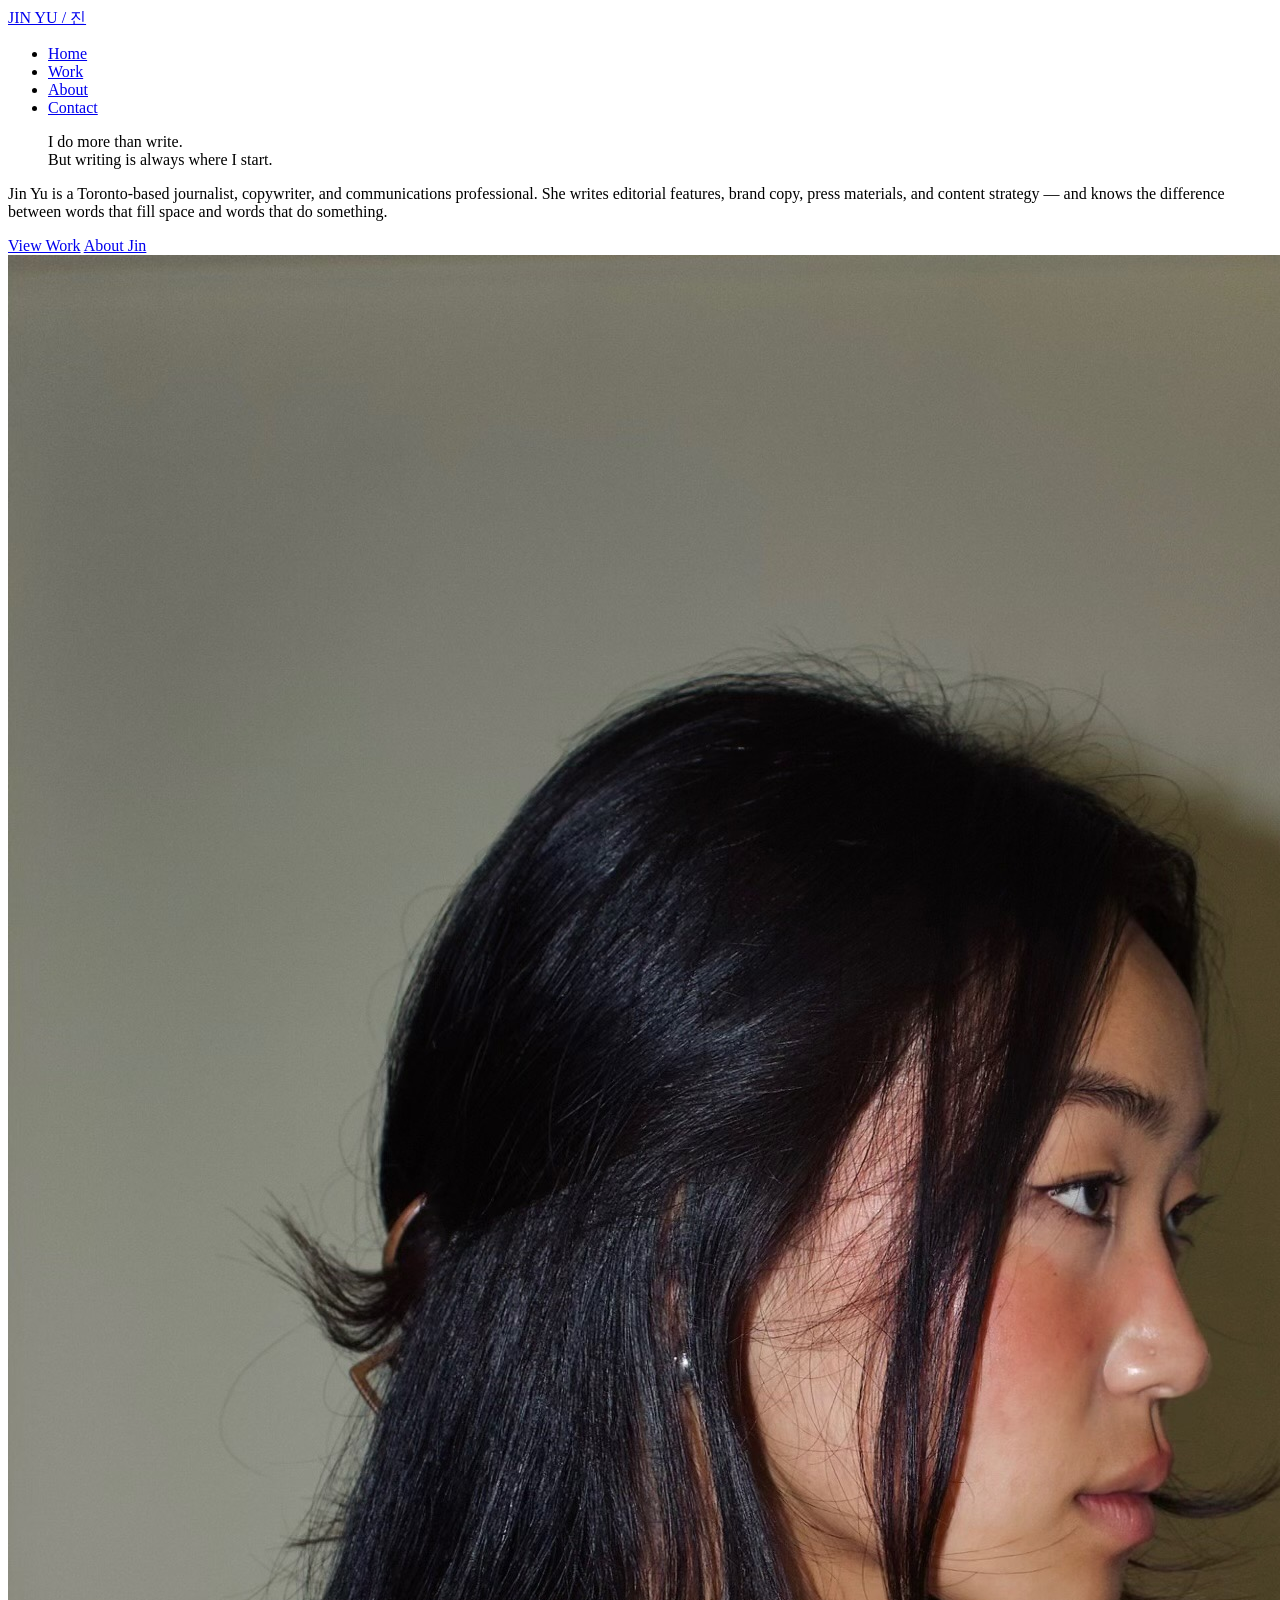
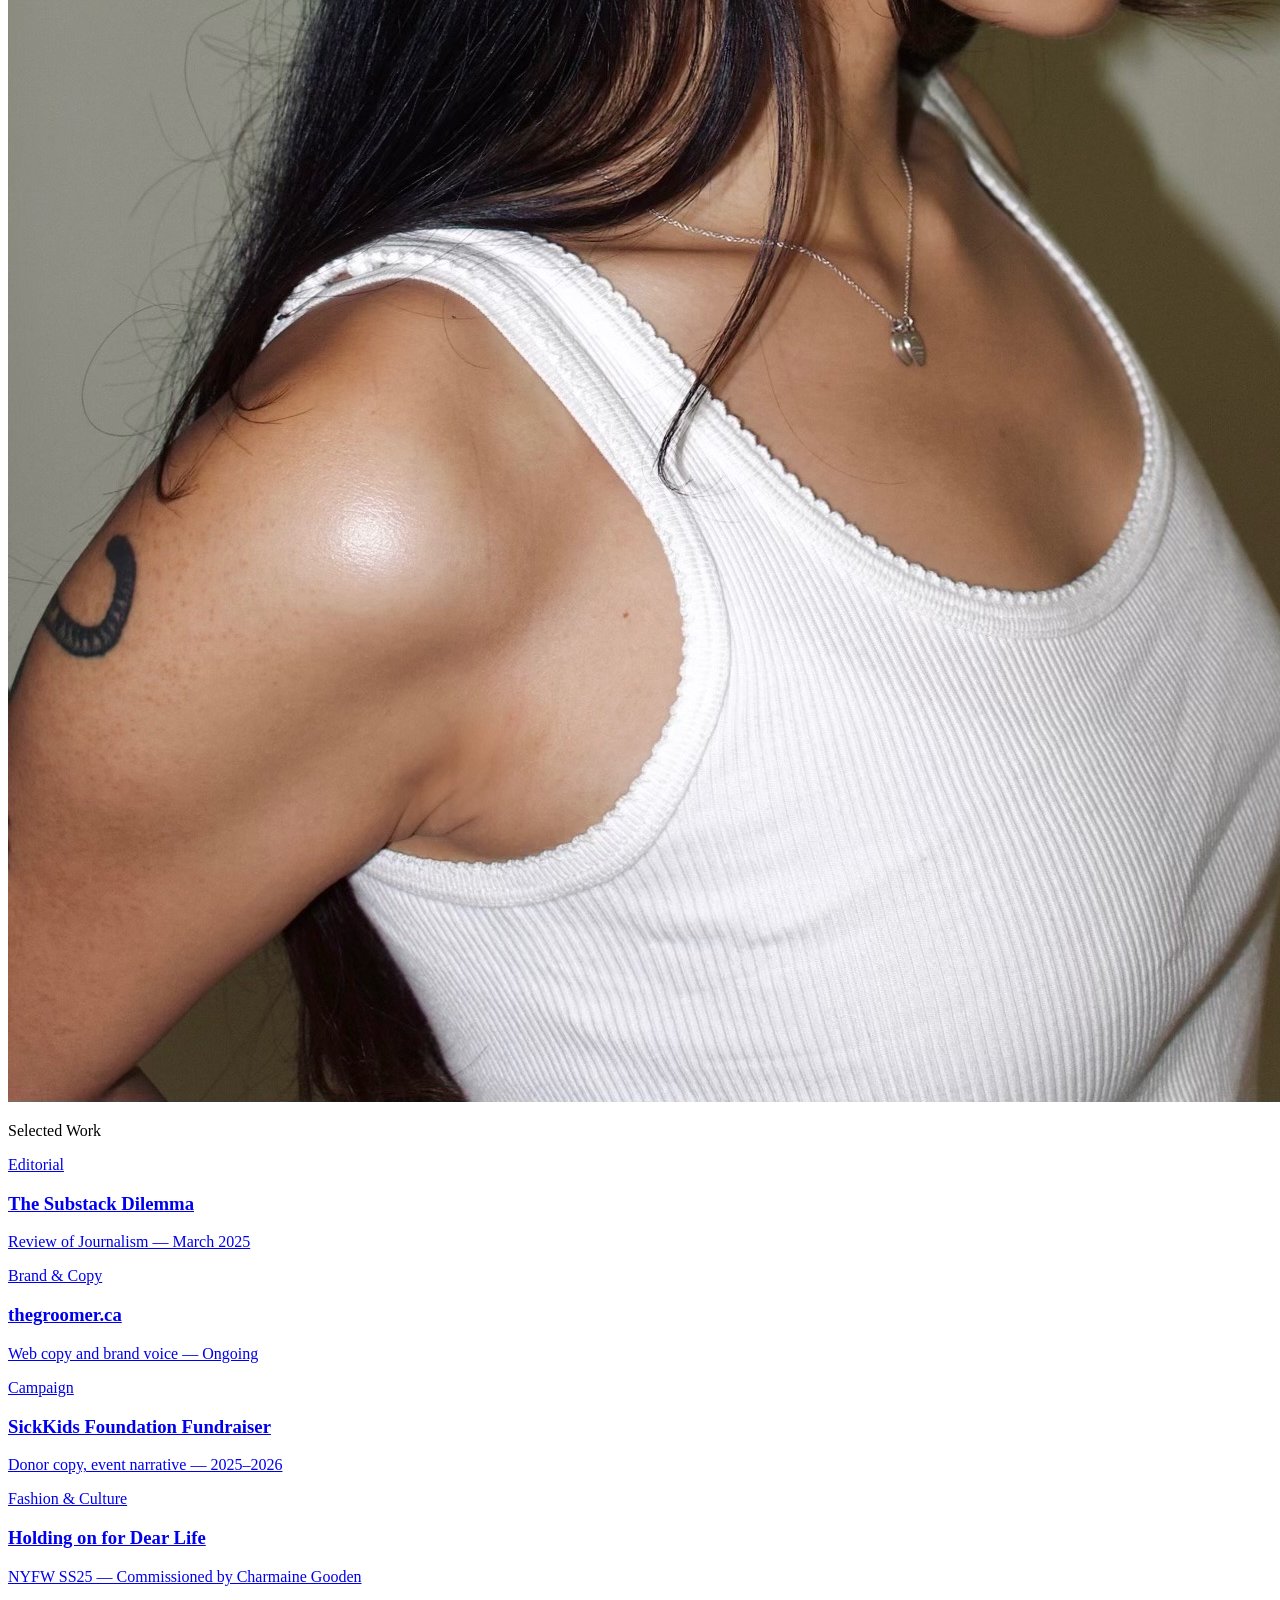
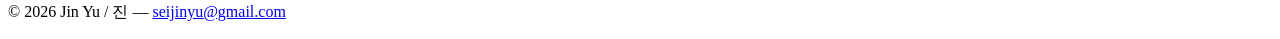
==== index.html @ 61552da5 "v1" ====
<!DOCTYPE html>
<html lang="en">
<head>
  <meta charset="UTF-8" />
  <meta name="viewport" content="width=device-width, initial-scale=1.0" />
  <title>Jin Yu / 진 — Portfolio</title>
  <link rel="stylesheet" href="css/style.css" />
</head>
<body>

  <nav>
    <a href="index.html" class="nav-logo">JIN YU / 진</a>
    <ul>
      <li><a href="index.html" class="active">Home</a></li>
      <li><a href="work.html">Work</a></li>
      <li><a href="about.html">About</a></li>
      <li><a href="contact.html">Contact</a></li>
    </ul>
  </nav>

  <section class="hero">
    <div class="hero-text">
      <blockquote class="hero-pull">I do more than write.<br>But writing is always where I start.</blockquote>
      <p class="hero-sub">Jin Yu is a Toronto-based journalist, copywriter, and communications professional. She writes editorial features, brand copy, press materials, and content strategy — and knows the difference between words that fill space and words that do something.</p>
      <div class="hero-cta">
        <a href="work.html" class="btn-primary">View Work</a>
        <a href="about.html" class="btn-secondary">About Jin</a>
      </div>
    </div>
    <div class="hero-image">
      <img src="jin.jpg" alt="Jin Yu" />
    </div>
  </section>

  <section class="featured">
    <p class="section-label">Selected Work</p>
    <div class="work-grid">

      <a href="work.html#editorial" class="work-card">
        <span class="card-type">Editorial</span>
        <h3>The Substack Dilemma</h3>
        <p>Review of Journalism — March 2025</p>
      </a>

      <a href="work.html#brand" class="work-card">
        <span class="card-type">Brand & Copy</span>
        <h3>thegroomer.ca</h3>
        <p>Web copy and brand voice — Ongoing</p>
      </a>

      <a href="work.html#campaign" class="work-card">
        <span class="card-type">Campaign</span>
        <h3>SickKids Foundation Fundraiser</h3>
        <p>Donor copy, event narrative — 2025–2026</p>
      </a>

      <a href="work.html#fashion" class="work-card">
        <span class="card-type">Fashion & Culture</span>
        <h3>Holding on for Dear Life</h3>
        <p>NYFW SS25 — Commissioned by Charmaine Gooden</p>
      </a>

    </div>
  </section>

  <footer>
    <p>© 2026 Jin Yu / 진 — <a href="mailto:seijinyu@gmail.com">seijinyu@gmail.com</a></p>
  </footer>

  <script src="js/main.js"></script>
</body>
</html>
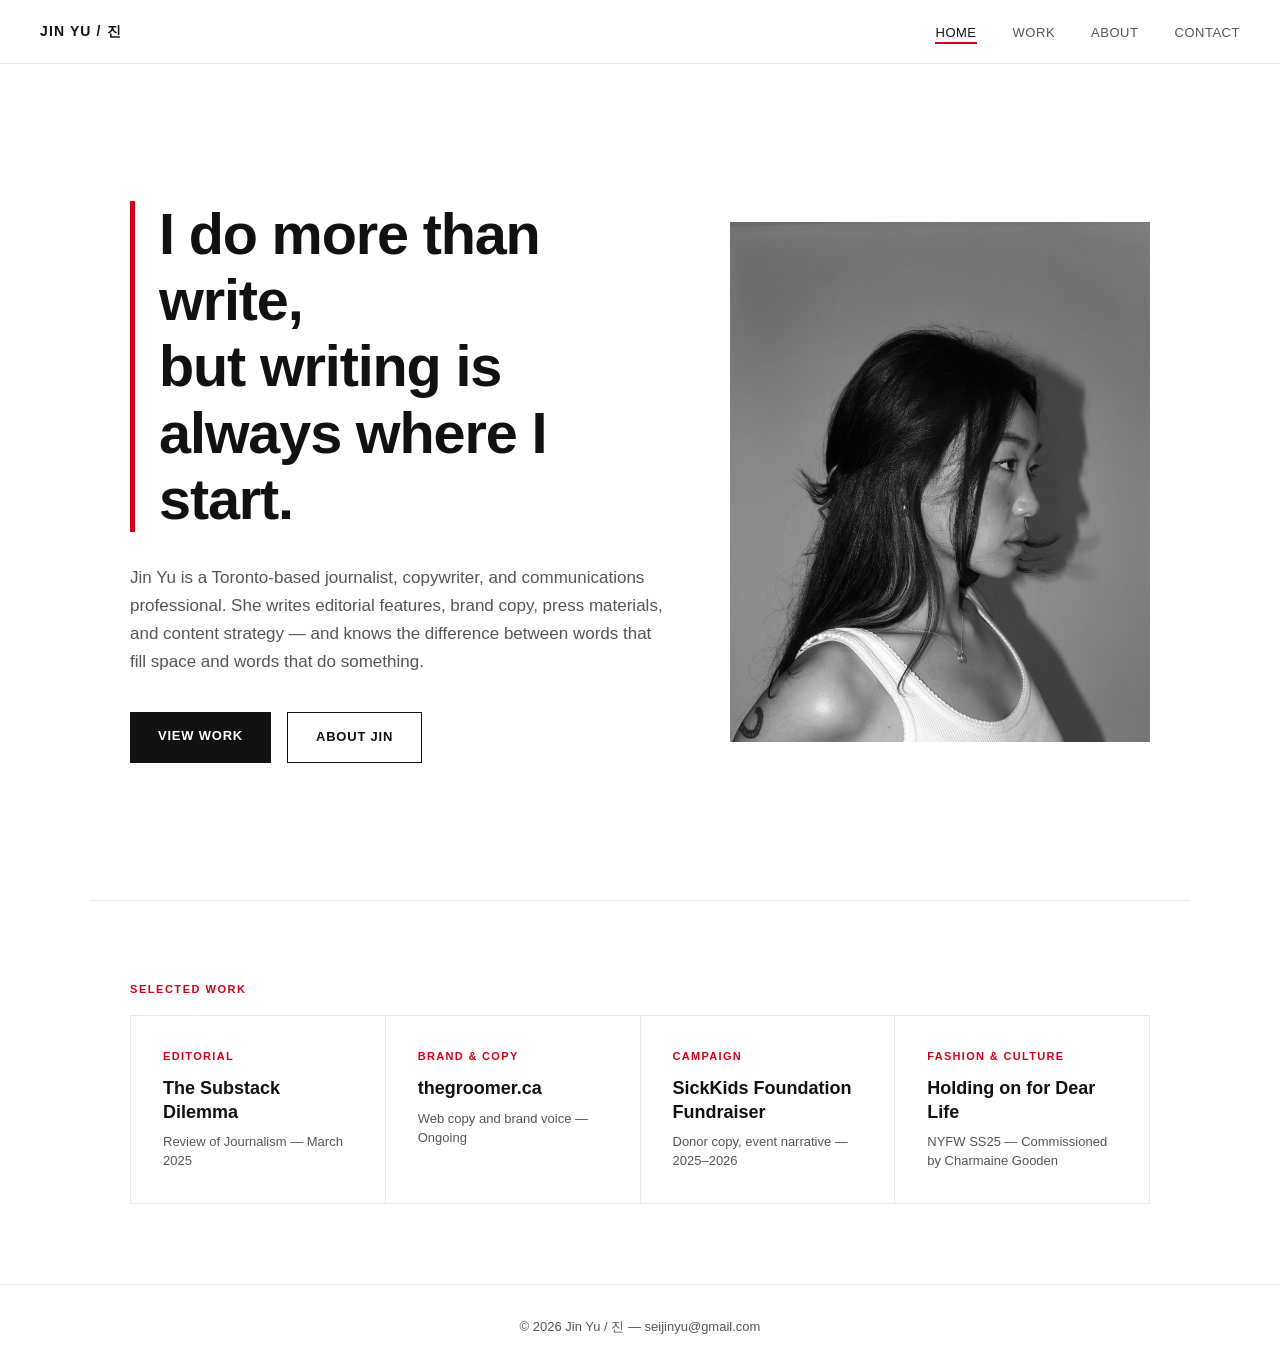
==== commit baa99501: "Update index.html" ====
--- a/index.html
+++ b/index.html
@@ -20,7 +20,7 @@
 
   <section class="hero">
     <div class="hero-text">
-      <blockquote class="hero-pull">I do more than write.<br>But writing is always where I start.</blockquote>
+      <blockquote class="hero-pull">I do more than write,<br>but writing is always where I start.</blockquote>
       <p class="hero-sub">Jin Yu is a Toronto-based journalist, copywriter, and communications professional. She writes editorial features, brand copy, press materials, and content strategy — and knows the difference between words that fill space and words that do something.</p>
       <div class="hero-cta">
         <a href="work.html" class="btn-primary">View Work</a>
--- a/css/style.css
+++ b/css/style.css
@@ -0,0 +1,537 @@
+/* =====================
+   TOKENS
+   ===================== */
+:root {
+  --black: #111111;
+  --white: #ffffff;
+  --red: #D0021B;
+  --gray: #555555;
+  --light-gray: #e8e8e8;
+  --font-sans: 'Inter', 'Helvetica Neue', Arial, sans-serif;
+  --max-width: 1100px;
+  --nav-height: 64px;
+}
+
+/* =====================
+   RESET
+   ===================== */
+*, *::before, *::after {
+  box-sizing: border-box;
+  margin: 0;
+  padding: 0;
+}
+
+html {
+  font-size: 16px;
+  scroll-behavior: smooth;
+}
+
+body {
+  background: var(--white);
+  color: var(--black);
+  font-family: var(--font-sans);
+  line-height: 1.6;
+  -webkit-font-smoothing: antialiased;
+}
+
+a {
+  color: inherit;
+  text-decoration: none;
+}
+
+/* =====================
+   NAV
+   ===================== */
+nav {
+  position: fixed;
+  top: 0;
+  left: 0;
+  right: 0;
+  height: var(--nav-height);
+  background: var(--white);
+  border-bottom: 1px solid var(--light-gray);
+  display: flex;
+  align-items: center;
+  justify-content: space-between;
+  padding: 0 40px;
+  z-index: 100;
+}
+
+.nav-logo {
+  font-size: 14px;
+  font-weight: 700;
+  letter-spacing: 0.08em;
+  text-transform: uppercase;
+  color: var(--black);
+}
+
+nav ul {
+  list-style: none;
+  display: flex;
+  gap: 36px;
+}
+
+nav ul li a {
+  font-size: 13px;
+  font-weight: 500;
+  letter-spacing: 0.04em;
+  color: var(--gray);
+  text-transform: uppercase;
+  transition: color 0.15s ease;
+}
+
+nav ul li a:hover,
+nav ul li a.active {
+  color: var(--black);
+}
+
+nav ul li a.active {
+  border-bottom: 2px solid var(--red);
+  padding-bottom: 2px;
+}
+
+/* =====================
+   HERO
+   ===================== */
+.hero {
+  display: grid;
+  grid-template-columns: 1fr 420px;
+  align-items: center;
+  gap: 60px;
+  min-height: calc(100vh - var(--nav-height));
+  padding: 80px 40px;
+  max-width: var(--max-width);
+  margin: var(--nav-height) auto 0;
+}
+
+.hero-text {
+  display: flex;
+  flex-direction: column;
+}
+
+.hero-pull {
+  font-size: clamp(32px, 4.5vw, 60px);
+  font-weight: 800;
+  color: var(--black);
+  border-left: 5px solid var(--red);
+  padding-left: 24px;
+  margin-bottom: 32px;
+  line-height: 1.15;
+  letter-spacing: -0.02em;
+}
+
+.hero-sub {
+  font-size: 17px;
+  line-height: 1.65;
+  color: var(--gray);
+  margin-bottom: 36px;
+}
+
+.hero-cta {
+  display: flex;
+  gap: 16px;
+  flex-wrap: wrap;
+}
+
+.hero-image {
+  width: 100%;
+}
+
+.hero-image img {
+  width: 100%;
+  height: 520px;
+  object-fit: cover;
+  object-position: center top;
+  filter: grayscale(100%);
+  display: block;
+}
+
+/* =====================
+   BUTTONS
+   ===================== */
+.btn-primary {
+  display: inline-block;
+  background: var(--black);
+  color: var(--white);
+  font-size: 13px;
+  font-weight: 600;
+  letter-spacing: 0.06em;
+  text-transform: uppercase;
+  padding: 14px 28px;
+  transition: background 0.15s ease;
+}
+
+.btn-primary:hover {
+  background: var(--red);
+}
+
+.btn-secondary {
+  display: inline-block;
+  border: 1px solid var(--black);
+  color: var(--black);
+  font-size: 13px;
+  font-weight: 600;
+  letter-spacing: 0.06em;
+  text-transform: uppercase;
+  padding: 14px 28px;
+  transition: all 0.15s ease;
+}
+
+.btn-secondary:hover {
+  background: var(--black);
+  color: var(--white);
+}
+
+/* =====================
+   SECTION LABEL
+   ===================== */
+.section-label {
+  font-size: 11px;
+  font-weight: 700;
+  letter-spacing: 0.14em;
+  text-transform: uppercase;
+  color: var(--red);
+  margin-bottom: 16px;
+}
+
+/* =====================
+   FEATURED WORK (HOME)
+   ===================== */
+.featured {
+  padding: 80px 40px;
+  max-width: var(--max-width);
+  margin: 0 auto;
+  border-top: 1px solid var(--light-gray);
+}
+
+.work-grid {
+  display: grid;
+  grid-template-columns: repeat(auto-fit, minmax(240px, 1fr));
+  gap: 1px;
+  background: var(--light-gray);
+  border: 1px solid var(--light-gray);
+  margin-top: 8px;
+}
+
+.work-card {
+  background: var(--white);
+  padding: 32px;
+  display: block;
+  transition: background 0.15s ease;
+}
+
+.work-card:hover {
+  background: #f7f7f7;
+}
+
+.card-type {
+  font-size: 11px;
+  font-weight: 700;
+  letter-spacing: 0.12em;
+  text-transform: uppercase;
+  color: var(--red);
+  display: block;
+  margin-bottom: 12px;
+}
+
+.work-card h3 {
+  font-size: 18px;
+  font-weight: 700;
+  line-height: 1.3;
+  margin-bottom: 8px;
+  color: var(--black);
+}
+
+.work-card p {
+  font-size: 13px;
+  color: var(--gray);
+  line-height: 1.5;
+}
+
+/* =====================
+   WORK PAGE
+   ===================== */
+.page-header {
+  padding: 80px 40px 40px;
+  max-width: var(--max-width);
+  margin: var(--nav-height) auto 0;
+  border-bottom: 1px solid var(--light-gray);
+}
+
+.page-header h1 {
+  font-size: clamp(28px, 4vw, 48px);
+  font-weight: 700;
+  line-height: 1.2;
+  max-width: 680px;
+  margin-top: 8px;
+}
+
+.work-section {
+  padding: 64px 40px;
+  max-width: var(--max-width);
+  margin: 0 auto;
+  border-bottom: 1px solid var(--light-gray);
+}
+
+.section-desc {
+  font-size: 15px;
+  color: var(--gray);
+  max-width: 520px;
+  margin-bottom: 40px;
+}
+
+.work-list {
+  display: flex;
+  flex-direction: column;
+}
+
+.work-item {
+  padding: 28px 0;
+  border-top: 1px solid var(--light-gray);
+}
+
+.work-item:first-child {
+  border-top: none;
+}
+
+.work-item-meta {
+  display: flex;
+  justify-content: space-between;
+  align-items: baseline;
+  gap: 16px;
+  margin-bottom: 8px;
+  flex-wrap: wrap;
+}
+
+.work-pub {
+  font-size: 11px;
+  font-weight: 600;
+  letter-spacing: 0.08em;
+  text-transform: uppercase;
+  color: var(--gray);
+}
+
+.work-date {
+  font-size: 11px;
+  color: var(--gray);
+  white-space: nowrap;
+}
+
+.work-title {
+  display: block;
+  font-size: 20px;
+  font-weight: 700;
+  color: var(--black);
+  margin-bottom: 8px;
+  transition: color 0.15s ease;
+  line-height: 1.3;
+}
+
+.work-title:hover {
+  color: var(--red);
+}
+
+.work-desc {
+  font-size: 14px;
+  color: var(--gray);
+  line-height: 1.6;
+  max-width: 640px;
+}
+
+/* =====================
+   ABOUT PAGE
+   ===================== */
+.about-section {
+  padding: 80px 40px;
+  max-width: 720px;
+  margin: var(--nav-height) auto 0;
+}
+
+.about-header h1 {
+  font-size: clamp(32px, 5vw, 56px);
+  font-weight: 800;
+  letter-spacing: -0.02em;
+  line-height: 1.1;
+  margin-bottom: 48px;
+}
+
+.pronouns {
+  font-size: 0.5em;
+  font-weight: 400;
+  color: var(--gray);
+  letter-spacing: 0;
+}
+
+.about-body {
+  display: flex;
+  flex-direction: column;
+  gap: 20px;
+  margin-bottom: 64px;
+}
+
+.about-body p {
+  font-size: 17px;
+  line-height: 1.75;
+  color: var(--black);
+}
+
+.about-body p:first-child {
+  font-size: 20px;
+  font-weight: 600;
+}
+
+.about-pull {
+  font-size: 22px !important;
+  font-weight: 700 !important;
+  border-left: 4px solid var(--red);
+  padding-left: 20px;
+  margin-top: 8px;
+  line-height: 1.4 !important;
+}
+
+.about-details {
+  display: flex;
+  flex-direction: column;
+  gap: 32px;
+  border-top: 1px solid var(--light-gray);
+  padding-top: 40px;
+}
+
+.detail-block p:not(.section-label) {
+  font-size: 14px;
+  color: var(--gray);
+  line-height: 1.7;
+}
+
+/* =====================
+   CONTACT PAGE
+   ===================== */
+.contact-section {
+  padding: 80px 40px;
+  max-width: var(--max-width);
+  margin: var(--nav-height) auto 0;
+  min-height: calc(100vh - var(--nav-height) - 80px);
+}
+
+.contact-section h1 {
+  font-size: clamp(36px, 5vw, 64px);
+  font-weight: 800;
+  letter-spacing: -0.02em;
+  margin-bottom: 64px;
+  line-height: 1.1;
+}
+
+.contact-links {
+  display: flex;
+  flex-direction: column;
+  max-width: 560px;
+}
+
+.contact-item {
+  display: flex;
+  align-items: baseline;
+  justify-content: space-between;
+  padding: 24px 0;
+  border-top: 1px solid var(--light-gray);
+  gap: 24px;
+}
+
+.contact-item:last-child {
+  border-bottom: 1px solid var(--light-gray);
+}
+
+.contact-label {
+  font-size: 11px;
+  font-weight: 700;
+  letter-spacing: 0.12em;
+  text-transform: uppercase;
+  color: var(--gray);
+  min-width: 80px;
+}
+
+.contact-item a:not(.btn-primary) {
+  font-size: 16px;
+  font-weight: 500;
+  color: var(--black);
+  transition: color 0.15s ease;
+}
+
+.contact-item a:not(.btn-primary):hover {
+  color: var(--red);
+}
+
+/* =====================
+   FOOTER
+   ===================== */
+footer {
+  padding: 32px 40px;
+  border-top: 1px solid var(--light-gray);
+  text-align: center;
+}
+
+footer p {
+  font-size: 13px;
+  color: var(--gray);
+}
+
+footer a {
+  color: var(--gray);
+  transition: color 0.15s ease;
+}
+
+footer a:hover {
+  color: var(--red);
+}
+
+/* =====================
+   RESPONSIVE
+   ===================== */
+@media (max-width: 768px) {
+  nav {
+    padding: 0 20px;
+  }
+
+  nav ul {
+    gap: 20px;
+  }
+
+  .hero {
+    grid-template-columns: 1fr;
+    padding: 48px 20px;
+    gap: 40px;
+  }
+
+  .hero-image {
+    order: -1;
+  }
+
+  .hero-image img {
+    height: 380px;
+    width: 100%;
+  }
+
+  .featured,
+  .work-section,
+  .page-header,
+  .about-section,
+  .contact-section {
+    padding-left: 20px;
+    padding-right: 20px;
+  }
+
+  .work-item-meta {
+    flex-direction: column;
+    gap: 4px;
+  }
+
+  .contact-item {
+    flex-direction: column;
+    gap: 8px;
+  }
+}
+
+@media (prefers-reduced-motion: reduce) {
+  * {
+    transition: none !important;
+  }
+}
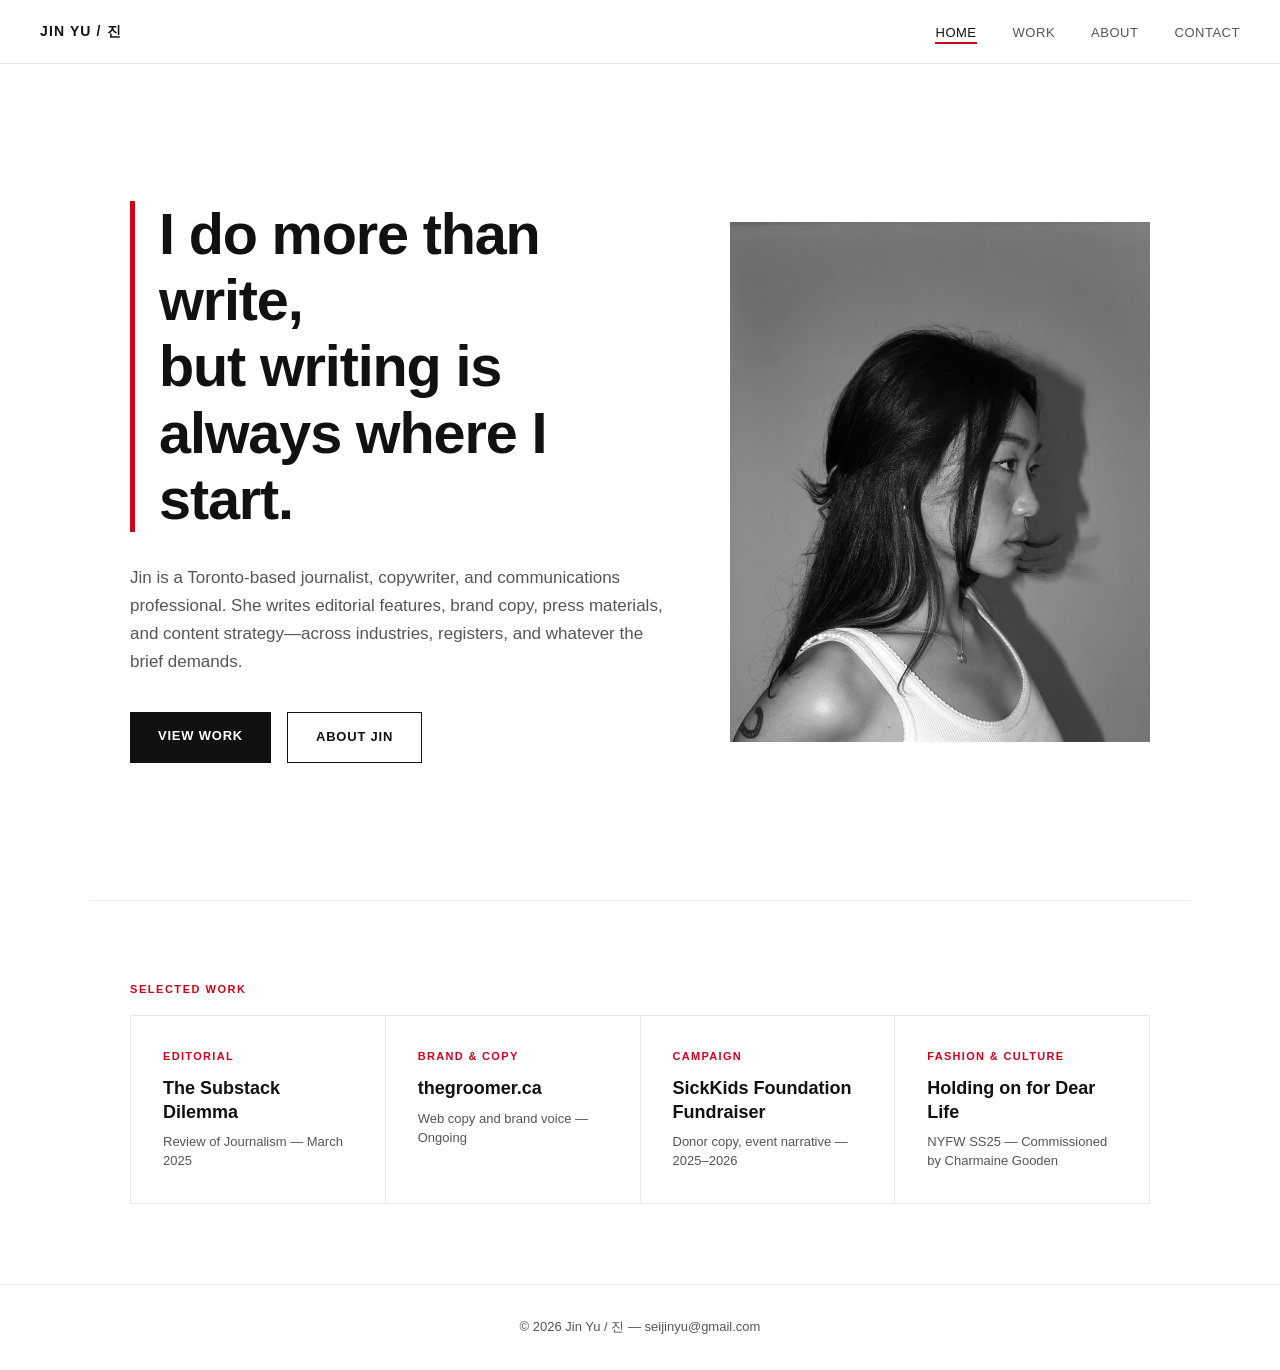
==== commit c0cc94ff: "Update index.html" ====
--- a/index.html
+++ b/index.html
@@ -21,7 +21,7 @@
   <section class="hero">
     <div class="hero-text">
       <blockquote class="hero-pull">I do more than write,<br>but writing is always where I start.</blockquote>
-      <p class="hero-sub">Jin Yu is a Toronto-based journalist, copywriter, and communications professional. She writes editorial features, brand copy, press materials, and content strategy — and knows the difference between words that fill space and words that do something.</p>
+      <p class="hero-sub">Jin is a Toronto-based journalist, copywriter, and communications professional. She writes editorial features, brand copy, press materials, and content strategy—across industries, registers, and whatever the brief demands.</p>
       <div class="hero-cta">
         <a href="work.html" class="btn-primary">View Work</a>
         <a href="about.html" class="btn-secondary">About Jin</a>
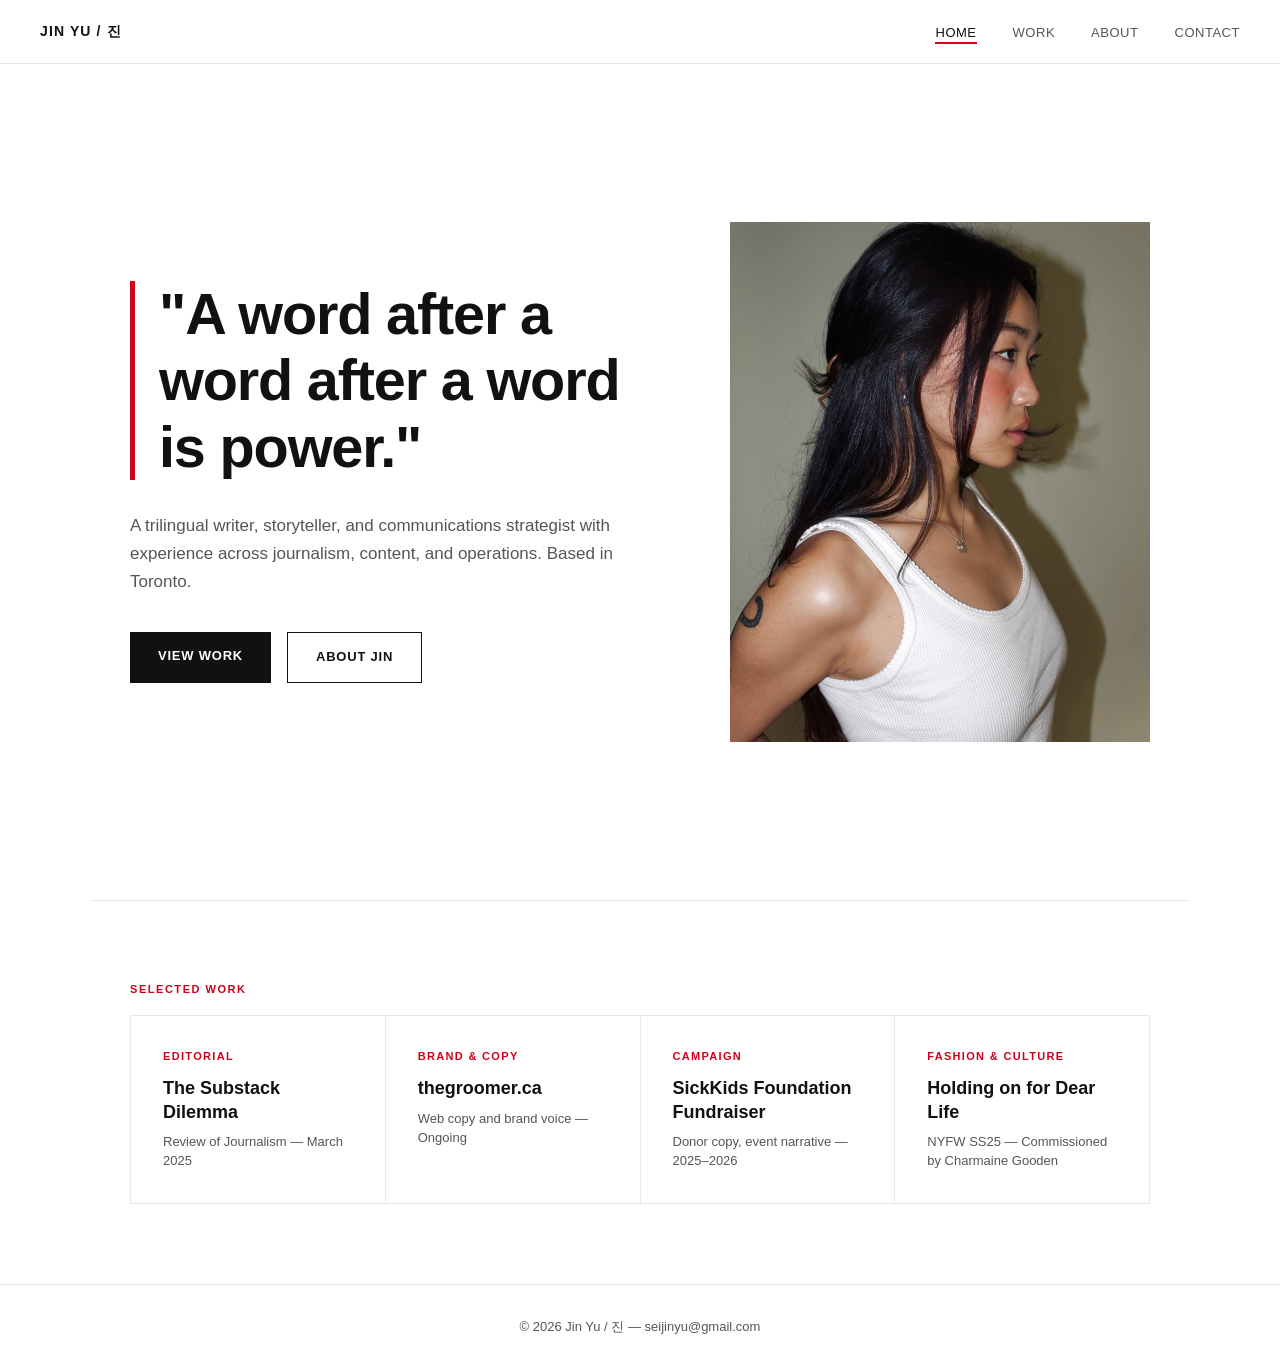
==== commit 1b8d591e: "Update index.html" ====
--- a/index.html
+++ b/index.html
@@ -20,8 +20,8 @@
 
   <section class="hero">
     <div class="hero-text">
-      <blockquote class="hero-pull">I do more than write,<br>but writing is always where I start.</blockquote>
-      <p class="hero-sub">Jin is a Toronto-based journalist, copywriter, and communications professional. She writes editorial features, brand copy, press materials, and content strategy—across industries, registers, and whatever the brief demands.</p>
+      <blockquote class="hero-pull">"A word after a word after a word is power."</blockquote>
+      <p class="hero-sub">A trilingual writer, storyteller, and communications strategist with experience across journalism, content, and operations. Based in Toronto.</p>
       <div class="hero-cta">
         <a href="work.html" class="btn-primary">View Work</a>
         <a href="about.html" class="btn-secondary">About Jin</a>
--- a/css/style.css
+++ b/css/style.css
@@ -141,8 +141,8 @@
   width: 100%;
   height: 520px;
   object-fit: cover;
-  object-position: center top;
-  filter: grayscale(100%);
+  object-position: center bottom;
+  filter: none;
   display: block;
 }
 
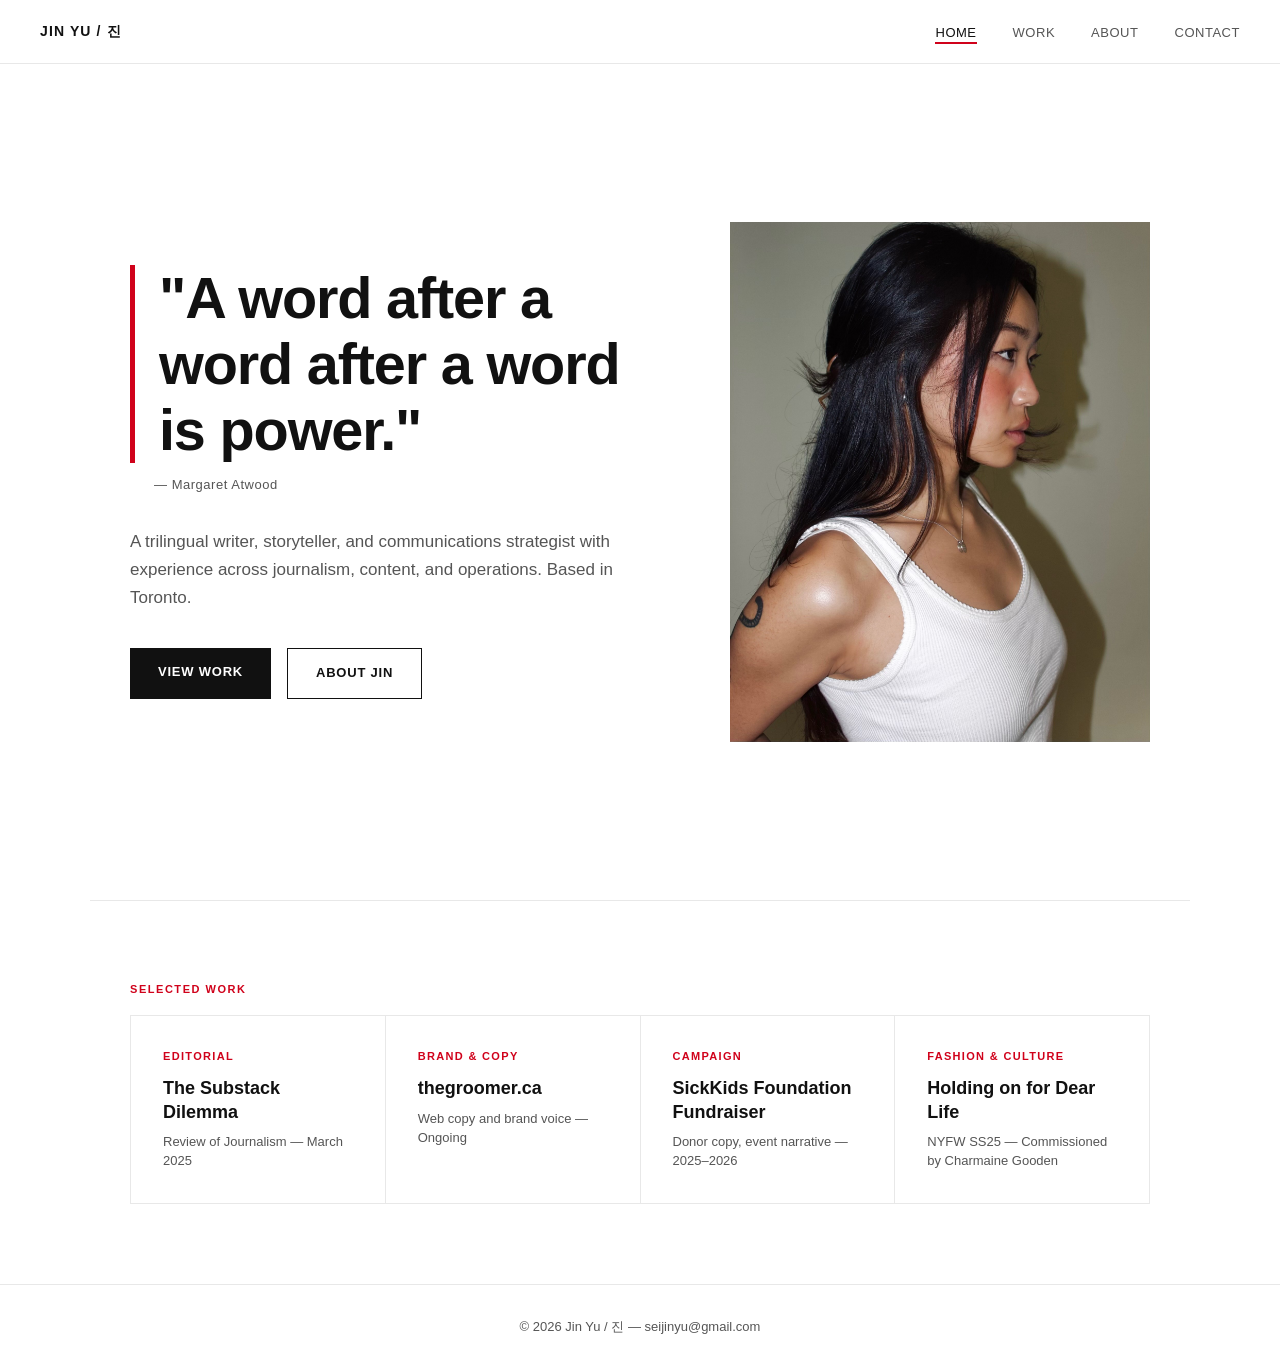
==== commit f748e722: "Update index.html" ====
--- a/index.html
+++ b/index.html
@@ -21,6 +21,7 @@
   <section class="hero">
     <div class="hero-text">
       <blockquote class="hero-pull">"A word after a word after a word is power."</blockquote>
+      <p class="hero-attribution">— Margaret Atwood</p>
       <p class="hero-sub">A trilingual writer, storyteller, and communications strategist with experience across journalism, content, and operations. Based in Toronto.</p>
       <div class="hero-cta">
         <a href="work.html" class="btn-primary">View Work</a>
--- a/css/style.css
+++ b/css/style.css
@@ -120,6 +120,15 @@
   letter-spacing: -0.02em;
 }
 
+.hero-attribution {
+  font-size: 13px;
+  color: var(--gray);
+  letter-spacing: 0.04em;
+  margin-top: -20px;
+  margin-bottom: 32px;
+  padding-left: 24px;
+}
+
 .hero-sub {
   font-size: 17px;
   line-height: 1.65;
